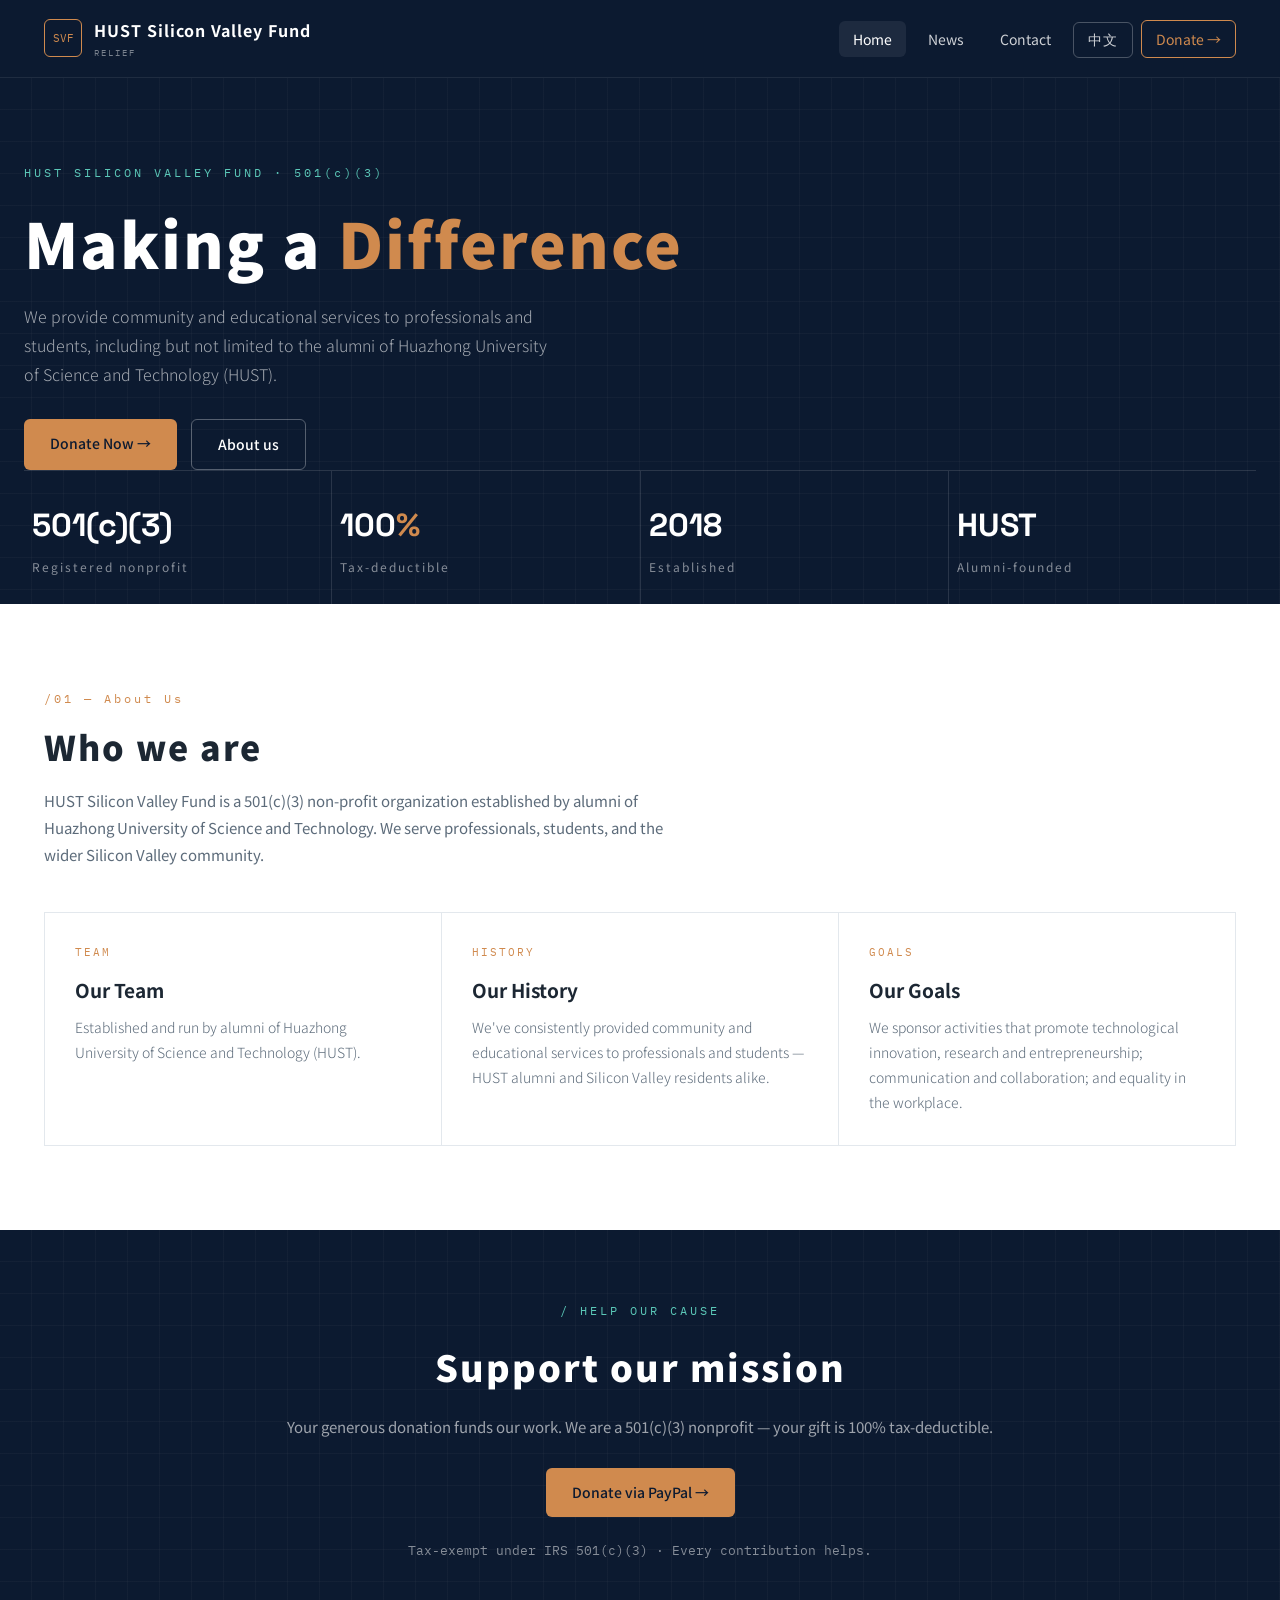
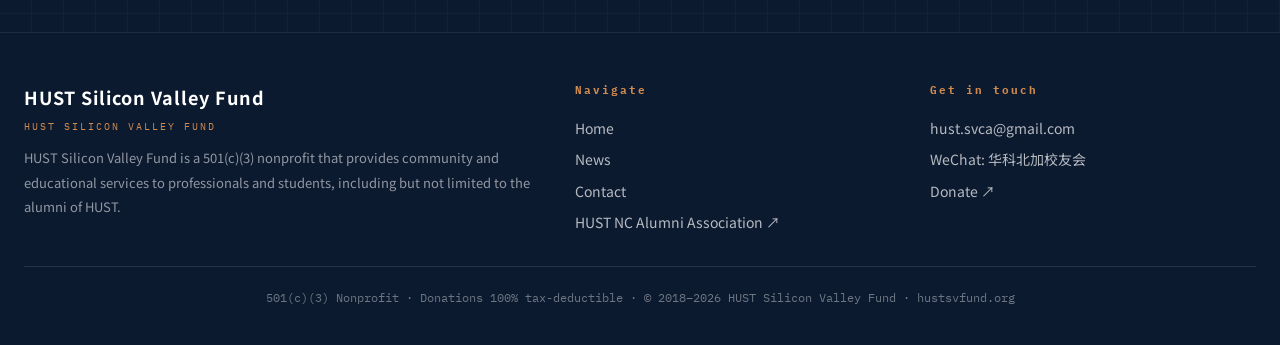
==== en/index.html @ 0d0ec518 "HUST Silicon Valley Fund — bilingual site (home, news, contact)" ====
<!DOCTYPE html>
<html lang="en">
<head>
<meta charset="UTF-8">
<meta name="viewport" content="width=device-width, initial-scale=1.0">
<title>HUST Silicon Valley Fund · Making a Difference</title>
<meta name="description" content="HUST Silicon Valley Fund is a 501(c)(3) nonprofit established by HUST alumni, providing community and educational services in Silicon Valley.">
<link rel="stylesheet" href="../style.css">
</head>
<body data-lang="en" data-page="index">
<header id="nav"></header>

<div class="grid-bg">
  <section class="hero">
    <div class="hero-inner">
      <div class="eyebrow">HUST SILICON VALLEY FUND · 501(c)(3)</div>
      <h1>Making a <span class="cp">Difference</span></h1>
      <p>We provide community and educational services to professionals and students, including but not limited to the alumni of Huazhong University of Science and Technology (HUST).</p>
      <div class="btns">
        <a class="btn btn-copper" href="https://www.paypal.com/donate/?business=hustsvca@gmail.com&item_name=HUST+Silicon+Valley+Fund&currency_code=USD" target="_blank" rel="noopener">Donate Now →</a>
        <a class="btn btn-ghost" href="#about">About us</a>
      </div>
    </div>
    <div class="stats">
      <div class="stat"><div class="num">501(c)(3)</div><div class="lab">Registered nonprofit</div></div>
      <div class="stat"><div class="num">100<span>%</span></div><div class="lab">Tax-deductible</div></div>
      <div class="stat"><div class="num">2018</div><div class="lab">Established</div></div>
      <div class="stat"><div class="num">HUST</div><div class="lab">Alumni-founded</div></div>
    </div>
  </section>
</div>

<section class="section" id="about">
  <div class="sec-head"><div class="idx">/01 — About Us</div><h2>Who we are</h2>
    <p>HUST Silicon Valley Fund is a 501(c)(3) non-profit organization established by alumni of Huazhong University of Science and Technology. We serve professionals, students, and the wider Silicon Valley community.</p></div>
  <div class="grid3">
    <div class="cell"><div class="k">TEAM</div><h3>Our Team</h3><p>Established and run by alumni of Huazhong University of Science and Technology (HUST).</p></div>
    <div class="cell"><div class="k">HISTORY</div><h3>Our History</h3><p>We've consistently provided community and educational services to professionals and students — HUST alumni and Silicon Valley residents alike.</p></div>
    <div class="cell"><div class="k">GOALS</div><h3>Our Goals</h3><p>We sponsor activities that promote technological innovation, research and entrepreneurship; communication and collaboration; and equality in the workplace.</p></div>
  </div>
</section>

<div class="grid-bg">
  <div class="join-cta">
    <div class="eyebrow">/ HELP OUR CAUSE</div>
    <h2>Support our mission</h2>
    <p>Your generous donation funds our work. We are a 501(c)(3) nonprofit — your gift is 100% tax-deductible.</p>
    <a class="btn btn-copper" href="https://www.paypal.com/donate/?business=hustsvca@gmail.com&item_name=HUST+Silicon+Valley+Fund&currency_code=USD" target="_blank" rel="noopener">Donate via PayPal →</a>
    <div class="contact-line">Tax-exempt under IRS 501(c)(3) · Every contribution helps.</div>
  </div>
</div>

<footer id="footer"></footer>
<script src="../site.js"></script>
</body>
</html>
---- style.css ----
/* ============================================================
   风格 C · 山海连线  —  华科北加州校友会
   响应式工程档案风（电脑 + 手机自适应）
   ============================================================ */
@import url('https://fonts.googleapis.com/css2?family=Space+Grotesk:wght@400;500;700&family=Noto+Sans+SC:wght@300;400;500;700;900&family=IBM+Plex+Mono:wght@400;500&display=swap');

:root{
  --night:#0C1A30; --night-2:#12243F; --night-3:#1A3050;
  --copper:#D08A4E; --copper-d:#B5713A; --signal:#5BC8B8;
  --fog:#F4F6F8; --line:#E3E8ED; --ink:#1C2733; --muted:#5C6B7A;
  --grid:rgba(255,255,255,.06);
  --maxw:1240px;
}
*{margin:0;padding:0;box-sizing:border-box}
html{scroll-behavior:smooth}
body{font-family:'Noto Sans SC',sans-serif;background:#fff;color:var(--ink);line-height:1.8}
.mono{font-family:'IBM Plex Mono',monospace}
.grot{font-family:'Space Grotesk','Noto Sans SC',sans-serif}
a{color:inherit}
img{max-width:100%;display:block}

/* ---------- 导航 ---------- */
.nav{position:sticky;top:0;z-index:50;background:var(--night);border-bottom:1px solid rgba(255,255,255,.08)}
.nav-inner{max-width:var(--maxw);margin:0 auto;display:flex;align-items:center;justify-content:space-between;padding:16px 24px}
.brand{display:flex;align-items:center;gap:12px;text-decoration:none;color:#fff}
.brand .chip{width:38px;height:38px;border:1.5px solid var(--copper);color:var(--copper);display:grid;place-items:center;font-family:'IBM Plex Mono';font-size:11px;border-radius:6px;flex:none}
.brand b{font-size:16px;font-weight:700;letter-spacing:1px}
.brand small{display:block;font-family:'IBM Plex Mono';font-size:9px;color:rgba(255,255,255,.45);letter-spacing:2px}
.nav-links{display:flex;align-items:center;gap:8px;list-style:none}
.nav-links a{text-decoration:none;color:rgba(255,255,255,.8);font-size:14px;padding:8px 14px;border-radius:6px;white-space:nowrap}
.nav-links a:hover{color:var(--signal)}
.nav-links a.active{color:#fff;background:rgba(255,255,255,.07)}
.nav-cta{border:1px solid var(--copper);color:var(--copper) !important}
.nav-cta:hover{background:var(--copper);color:var(--night) !important}
.lang-toggle{border:1px solid rgba(255,255,255,.25);border-radius:5px;letter-spacing:1px;font-size:12px}
.lang-toggle:hover{border-color:var(--copper)}
.burger{display:none;width:40px;height:40px;background:none;border:none;cursor:pointer;flex-direction:column;gap:5px;align-items:center;justify-content:center}
.burger span{width:20px;height:2px;background:var(--copper);border-radius:2px;transition:.25s}
.burger.open span:nth-child(1){transform:translateY(7px) rotate(45deg)}
.burger.open span:nth-child(2){opacity:0}
.burger.open span:nth-child(3){transform:translateY(-7px) rotate(-45deg)}

/* ---------- 通用区块 ---------- */
.section{max-width:var(--maxw);margin:0 auto;padding:84px 24px}
.section.fog-wrap{max-width:none;padding:0}
.fog{background:var(--fog)}
.fog .section{padding:84px 24px}
.sec-head{margin-bottom:44px}
.sec-head .idx{font-family:'IBM Plex Mono';font-size:12px;color:var(--copper);letter-spacing:3px}
.sec-head h2{font-size:34px;font-weight:900;letter-spacing:2px;margin-top:6px}
.sec-head p{color:var(--muted);font-size:15px;margin-top:10px;max-width:640px}
.center{text-align:center}

.btn{display:inline-block;font-size:14px;font-weight:500;padding:12px 26px;border-radius:6px;text-decoration:none;transition:.2s}
.btn-copper{background:var(--copper);color:var(--night)}
.btn-copper:hover{background:var(--copper-d)}
.btn-ghost{border:1px solid rgba(255,255,255,.3);color:#fff}
.btn-ghost:hover{border-color:var(--copper);color:var(--copper)}
.btn-dark{border:1px solid var(--ink);color:var(--ink)}
.btn-dark:hover{background:var(--ink);color:#fff}

/* ---------- 网格背景（深色区） ---------- */
.grid-bg{background:
  linear-gradient(transparent 31px,var(--grid) 32px),
  linear-gradient(90deg,transparent 31px,var(--grid) 32px);
  background-size:32px 32px;background-color:var(--night);color:#fff;position:relative;overflow:hidden}

/* ---------- 首页 Hero ---------- */
.hero{padding:84px 24px 0}
.hero-inner{max-width:var(--maxw);margin:0 auto}
.hero .eyebrow{font-family:'IBM Plex Mono';font-size:12px;color:var(--signal);letter-spacing:3px}
.hero h1{font-size:62px;font-weight:900;line-height:1.3;margin-top:18px;letter-spacing:2px}
.hero h1 .cp{color:var(--copper)}
.hero p{margin-top:20px;color:rgba(255,255,255,.62);max-width:540px;font-weight:300;font-size:16px}
.hero .btns{margin-top:30px;display:flex;gap:14px;flex-wrap:wrap}
.trace{display:block;margin:34px auto 0;max-width:var(--maxw);width:100%}
.trace .wire{fill:none;stroke:var(--copper);stroke-width:2;stroke-dasharray:8 6;animation:flow 18s linear infinite}
@keyframes flow{to{stroke-dashoffset:-700}}
.trace .pad{fill:var(--night);stroke:var(--copper);stroke-width:2}
.trace .lbl{font-family:'IBM Plex Mono';font-size:13px;fill:#fff}
.trace .geo{font-family:'IBM Plex Mono';font-size:10px;fill:var(--signal)}
.trace-m{display:none}
.trace-m .lbl{font-size:15px}
.trace-m .geo{font-size:11px}
@media(max-width:780px){.trace{display:none}.trace-m{display:block;max-width:400px;margin-top:24px}}

/* ---------- 数据条（深色） ---------- */
.stats{display:flex;max-width:var(--maxw);margin:0 auto;border-top:1px solid rgba(255,255,255,.12)}
.stat{flex:1;padding:26px 8px;border-right:1px solid rgba(255,255,255,.12)}
.stat:last-child{border-right:none}
.stat .num{font-family:'Space Grotesk';font-size:32px;font-weight:700;color:#fff}
.stat .num span{color:var(--copper)}
.stat .lab{font-size:12px;color:rgba(255,255,255,.5);letter-spacing:2px;margin-top:2px}

/* ---------- 三宫格 ---------- */
.grid3{display:grid;grid-template-columns:repeat(3,1fr);gap:1px;background:var(--line);border:1px solid var(--line)}
.cell{background:#fff;padding:30px;transition:.2s;text-decoration:none;color:inherit;display:block}
.cell:hover{background:var(--fog)}
.cell .k{font-family:'IBM Plex Mono';font-size:11px;color:var(--copper);letter-spacing:2px}
.cell h3{font-size:19px;font-weight:700;margin:10px 0 8px}
.cell p{font-size:14px;color:var(--muted);font-weight:300}
.cell .more{display:inline-block;margin-top:16px;font-family:'IBM Plex Mono';font-size:12px;border-bottom:1px solid var(--copper);padding-bottom:2px}
.cell:hover .more{color:var(--copper)}

/* ---------- 页面头部（深色 + 网格） ---------- */
.page-head{padding:64px 24px 70px}
.page-head .inner{max-width:var(--maxw);margin:0 auto}
.page-head .eyebrow{font-family:'IBM Plex Mono';font-size:12px;color:var(--signal);letter-spacing:3px}
.page-head h1{font-size:46px;font-weight:900;letter-spacing:2px;margin-top:10px}
.page-head p{color:rgba(255,255,255,.6);margin-top:10px;font-size:15px}

/* ---------- 关于：领导层 ---------- */
.le-grid{display:grid;grid-template-columns:repeat(3,1fr);gap:1px;background:var(--line);border:1px solid var(--line)}
.le-card{background:#fff;padding:28px;transition:.2s}
.le-card:hover{background:var(--fog)}
.le-card.lead{background:var(--night);color:#fff}
.le-top{display:flex;align-items:center;gap:14px}
.le-avatar{width:52px;height:52px;border-radius:8px;display:grid;place-items:center;font-family:'Space Grotesk';font-size:22px;font-weight:700;color:#fff;background:linear-gradient(135deg,var(--night-3),var(--copper));flex:none}
.le-card.lead .le-avatar{background:var(--copper);color:var(--night)}
.le-role{font-family:'IBM Plex Mono';font-size:11px;color:var(--copper);letter-spacing:1px}
.le-name{font-size:22px;font-weight:700;letter-spacing:1px}
.le-meta{font-family:'IBM Plex Mono';font-size:12px;color:var(--muted);margin-top:16px}
.le-card.lead .le-meta{color:rgba(255,255,255,.55)}
.le-org{font-size:14px;margin-top:4px}

/* 历届会长 —— 电路节点时间轴 */
.pres-line{display:flex;justify-content:space-between;position:relative;margin-top:50px;padding:0 6px}
.pres-line::before{content:'';position:absolute;top:7px;left:6px;right:6px;height:2px;background:var(--line)}
.pnode{position:relative;text-align:center;flex:1}
.pnode .dot{width:16px;height:16px;border-radius:50%;background:#fff;border:3px solid var(--copper);margin:0 auto;position:relative;z-index:2}
.pnode.now .dot{background:var(--copper)}
.pnode .yr{font-family:'Space Grotesk';font-size:20px;font-weight:700;margin-top:14px;color:var(--ink)}
.pnode .nm{font-size:15px;font-weight:500;margin-top:2px}
.pnode .tm{font-family:'IBM Plex Mono';font-size:11px;color:var(--muted);letter-spacing:1px}
.pnode.now .tm{color:var(--copper)}

/* ---------- 活动报道 / 存档 ---------- */
.filters{display:flex;flex-wrap:wrap;gap:8px;margin-bottom:8px}
.filter{font-family:'IBM Plex Mono';font-size:12px;letter-spacing:1px;padding:8px 16px;border:1px solid var(--line);background:#fff;cursor:pointer;transition:.2s;color:var(--ink);border-radius:4px}
.filter:hover{border-color:var(--copper)}
.filter.active{background:var(--night);color:#fff;border-color:var(--night)}
.arch-count{font-family:'IBM Plex Mono';font-size:12px;color:var(--muted);margin:18px 0 10px}
.archive{border-top:1px solid var(--line)}
.entry{display:grid;grid-template-columns:120px 1fr 110px;gap:20px;align-items:center;padding:18px 8px;border-bottom:1px solid var(--line);transition:.15s}
.entry:hover{background:var(--fog);padding-left:16px}
.entry .d{font-family:'IBM Plex Mono';font-size:13px;color:var(--muted)}
.entry .tt{font-size:15px;font-weight:500}
.entry .tag{font-family:'IBM Plex Mono';font-size:11px;letter-spacing:1px;text-align:right;white-space:nowrap}
.tag.cat-bbq{color:var(--copper)}.tag.cat-forum{color:var(--signal)}
.tag.cat-gala{color:#C2607A}.tag.cat-charity{color:#7A9CC2}.tag.cat-other{color:#9A8AC2}

/* ---------- 硅谷论坛 ---------- */
.forum-list{display:flex;flex-direction:column;border-top:1px solid var(--line)}
.forum-card{display:grid;grid-template-columns:80px 1fr 80px;gap:24px;align-items:center;padding:24px 8px;border-bottom:1px solid var(--line);transition:.15s}
.forum-card:hover{background:var(--fog);padding-left:16px}
.forum-card .no{font-family:'Space Grotesk';font-size:34px;font-weight:700;color:var(--copper)}
.forum-card .ft{font-size:17px;font-weight:600}
.forum-card .fg{font-size:13px;color:var(--muted);margin-top:2px;font-family:'IBM Plex Mono'}
.forum-card .fy{font-family:'IBM Plex Mono';font-size:13px;color:var(--muted);text-align:right}

/* ---------- 章程 ---------- */
.charter{max-width:840px;margin:0 auto}
.ch-sec{margin-bottom:40px}
.ch-sec h2{font-size:22px;font-weight:700;letter-spacing:1px;color:var(--ink);padding-left:14px;border-left:3px solid var(--copper);margin-bottom:16px}
.ch-sec p{font-size:15px;color:#3A4757;margin-bottom:14px;line-height:2}

/* ---------- CTA ---------- */
.join-cta{text-align:center;padding:70px 24px}
.join-cta .eyebrow{font-family:'IBM Plex Mono';font-size:12px;color:var(--signal);letter-spacing:3px}
.join-cta h2{font-size:36px;font-weight:900;letter-spacing:2px;margin-top:12px}
.join-cta p{color:rgba(255,255,255,.6);margin:14px 0 28px;font-size:15px}
.contact-line{margin-top:22px;font-family:'IBM Plex Mono';font-size:13px;color:rgba(255,255,255,.5)}
.contact-line b{color:#fff}

/* ---------- 页脚 ---------- */
.site-footer{background:var(--night);color:rgba(255,255,255,.55);padding:48px 24px 36px;border-top:1px solid rgba(255,255,255,.08)}
.footer-inner{max-width:var(--maxw);margin:0 auto;display:grid;grid-template-columns:1.6fr 1fr 1fr;gap:30px}
.footer-inner .ft-name{color:#fff;font-size:18px;font-weight:700;letter-spacing:1px;margin-bottom:10px}
.footer-inner .ft-name small{display:block;font-family:'IBM Plex Mono';font-size:10px;color:var(--copper);letter-spacing:2px;font-weight:400;margin-top:4px}
.footer-inner p{font-size:13px;line-height:1.9}
.footer-col h4{font-family:'IBM Plex Mono';font-size:11px;color:var(--copper);letter-spacing:2px;margin-bottom:12px}
.footer-col a{display:block;text-decoration:none;font-size:14px;padding:3px 0;color:rgba(255,255,255,.7)}
.footer-col a:hover{color:#fff}
.footer-base{max-width:var(--maxw);margin:28px auto 0;padding-top:20px;border-top:1px solid rgba(255,255,255,.1);font-family:'IBM Plex Mono';font-size:12px;color:rgba(255,255,255,.4);text-align:center}

/* ---------- 最新动态卡片（带封面照片） ---------- */
.news-grid{display:grid;grid-template-columns:repeat(3,1fr);gap:20px}
.news-card{border:1px solid var(--line);text-decoration:none;color:inherit;display:flex;flex-direction:column;background:#fff;transition:.2s}
.news-card:hover{background:var(--fog);border-color:var(--copper);transform:translateY(-3px)}
.news-cover{height:160px;background:var(--night-2);background-size:cover;background-position:center;position:relative}
.news-cat{position:absolute;left:0;bottom:0;background:var(--night);color:var(--copper);font-size:11px;padding:5px 12px;letter-spacing:1px}
.news-body{padding:18px;flex:1}
.news-date{font-size:12px;color:var(--muted)}
.news-card h3{font-size:16px;margin-top:6px;font-weight:600;line-height:1.6}

/* ---------- 文章详情 ---------- */
.article{max-width:760px;margin:0 auto}
.back{display:inline-block;font-size:13px;color:var(--copper);text-decoration:none;margin:4px 0 22px;letter-spacing:1px}
.back:hover{text-decoration:underline}
.art-cat{display:inline-block;font-size:12px;color:var(--copper);letter-spacing:1px}
.article h1{font-size:34px;font-weight:900;letter-spacing:1px;line-height:1.35;margin:12px 0 10px}
.art-date{font-size:13px;color:var(--muted);padding-bottom:20px;border-bottom:1px solid var(--line)}
.art-cover{width:100%;margin:26px 0;border:1px solid var(--line)}
.art-body p{font-size:16px;line-height:2;color:#2A3744;margin:18px 0}
.art-body p.cap{font-size:12px;color:var(--muted);text-align:center;margin:6px 0 24px;letter-spacing:1px}
.art-body img{width:100%;margin:12px 0;border:1px solid var(--line)}
.entry{text-decoration:none;color:inherit}

/* ---------- 现任理事会：极简列表 ---------- */
.le-list{max-width:780px;margin:0 auto;display:grid;grid-template-columns:repeat(3,1fr);gap:1px;background:var(--line);border:1px solid var(--line)}
.le-row{display:flex;flex-direction:column;gap:5px;background:#fff;padding:18px 22px}
.le-role{font-size:12px;color:var(--copper);letter-spacing:1px}
.le-name{font-size:20px;font-weight:700;letter-spacing:2px}
@media(max-width:780px){.le-list{grid-template-columns:repeat(2,1fr)}}
@media(max-width:430px){.le-list{grid-template-columns:1fr}}

/* ---------- 硅谷论坛卡片链接 ---------- */
.forum-card.has-link{text-decoration:none;color:inherit;cursor:pointer}
.fmore{font-size:11px;color:var(--copper);margin-top:4px}

/* ---------- 文章页脚 + 原文链接 ---------- */
.art-foot{margin-top:42px;padding-top:22px;border-top:1px solid var(--line);font-size:13px;color:var(--muted)}
.art-links{margin-top:16px;display:flex;flex-direction:column;gap:10px}
.art-links>span{color:var(--copper);font-size:11px;letter-spacing:1px}
.art-links a{color:var(--ink);text-decoration:none;font-size:14px;border-bottom:1px solid var(--line);padding-bottom:7px;word-break:break-all}
.art-links a:hover{color:var(--copper);border-color:var(--copper)}
.entry .ex{font-size:13px;color:var(--muted);margin-top:4px;font-weight:300;line-height:1.6}
.art-h{font-size:20px;font-weight:700;margin:30px 0 6px;letter-spacing:.5px}
.art-q{font-weight:700;color:var(--ink);margin-top:22px}
.art-ul{margin:14px 0 14px 22px;color:#2A3744}
.art-ul li{font-size:16px;line-height:1.9;margin:6px 0}

/* ============================================================
   响应式 —— 手机版（≤ 780px）
   ============================================================ */
@media(max-width:780px){
  .nav-links{position:fixed;top:71px;left:0;right:0;flex-direction:column;align-items:stretch;gap:0;background:var(--night-2);padding:8px 16px 16px;border-bottom:1px solid rgba(255,255,255,.1);opacity:0;visibility:hidden;transform:translateY(-10px);pointer-events:none;transition:opacity .25s ease,transform .25s ease,visibility .25s}
  .nav-links.show{opacity:1;visibility:visible;transform:translateY(0);pointer-events:auto}
  .nav-links a{padding:14px 12px;border-bottom:1px solid rgba(255,255,255,.06)}
  .nav-links a.nav-cta{margin-top:10px;text-align:center}
  .burger{display:flex}

  .hero{padding:48px 20px 0}
  .hero h1{font-size:38px}
  .hero p{font-size:15px}
  .section{padding:52px 20px}
  .fog .section{padding:52px 20px}
  .sec-head h2,.page-head h1,.join-cta h2{font-size:28px}
  .page-head{padding:44px 20px 50px}

  .stats{flex-wrap:wrap}
  .stat{flex:0 0 50%;border-bottom:1px solid rgba(255,255,255,.12)}
  .stat:nth-child(odd){border-right:1px solid rgba(255,255,255,.12)}
  .stat:nth-child(even){border-right:none}

  .grid3,.le-grid,.news-grid{grid-template-columns:1fr}
  .article h1{font-size:26px}
  .art-body p{font-size:15px}

  .pres-line{flex-wrap:wrap;gap:20px}
  .pres-line::before{display:none}
  .pnode{flex:0 0 calc(50% - 10px);text-align:left;display:flex;align-items:baseline;gap:10px}
  .pnode .dot{margin:0}
  .pnode .yr{margin-top:0}

  .entry{grid-template-columns:1fr;gap:4px;padding:16px 8px}
  .entry .tag{text-align:left}
  .forum-card{grid-template-columns:56px 1fr;gap:14px}
  .forum-card .fy{grid-column:2;text-align:left}

  .footer-inner{grid-template-columns:1fr;gap:24px}
}

@media(prefers-reduced-motion:reduce){*{scroll-behavior:auto}.trace .wire{animation:none}.entry:hover,.forum-card:hover{padding-left:8px}}
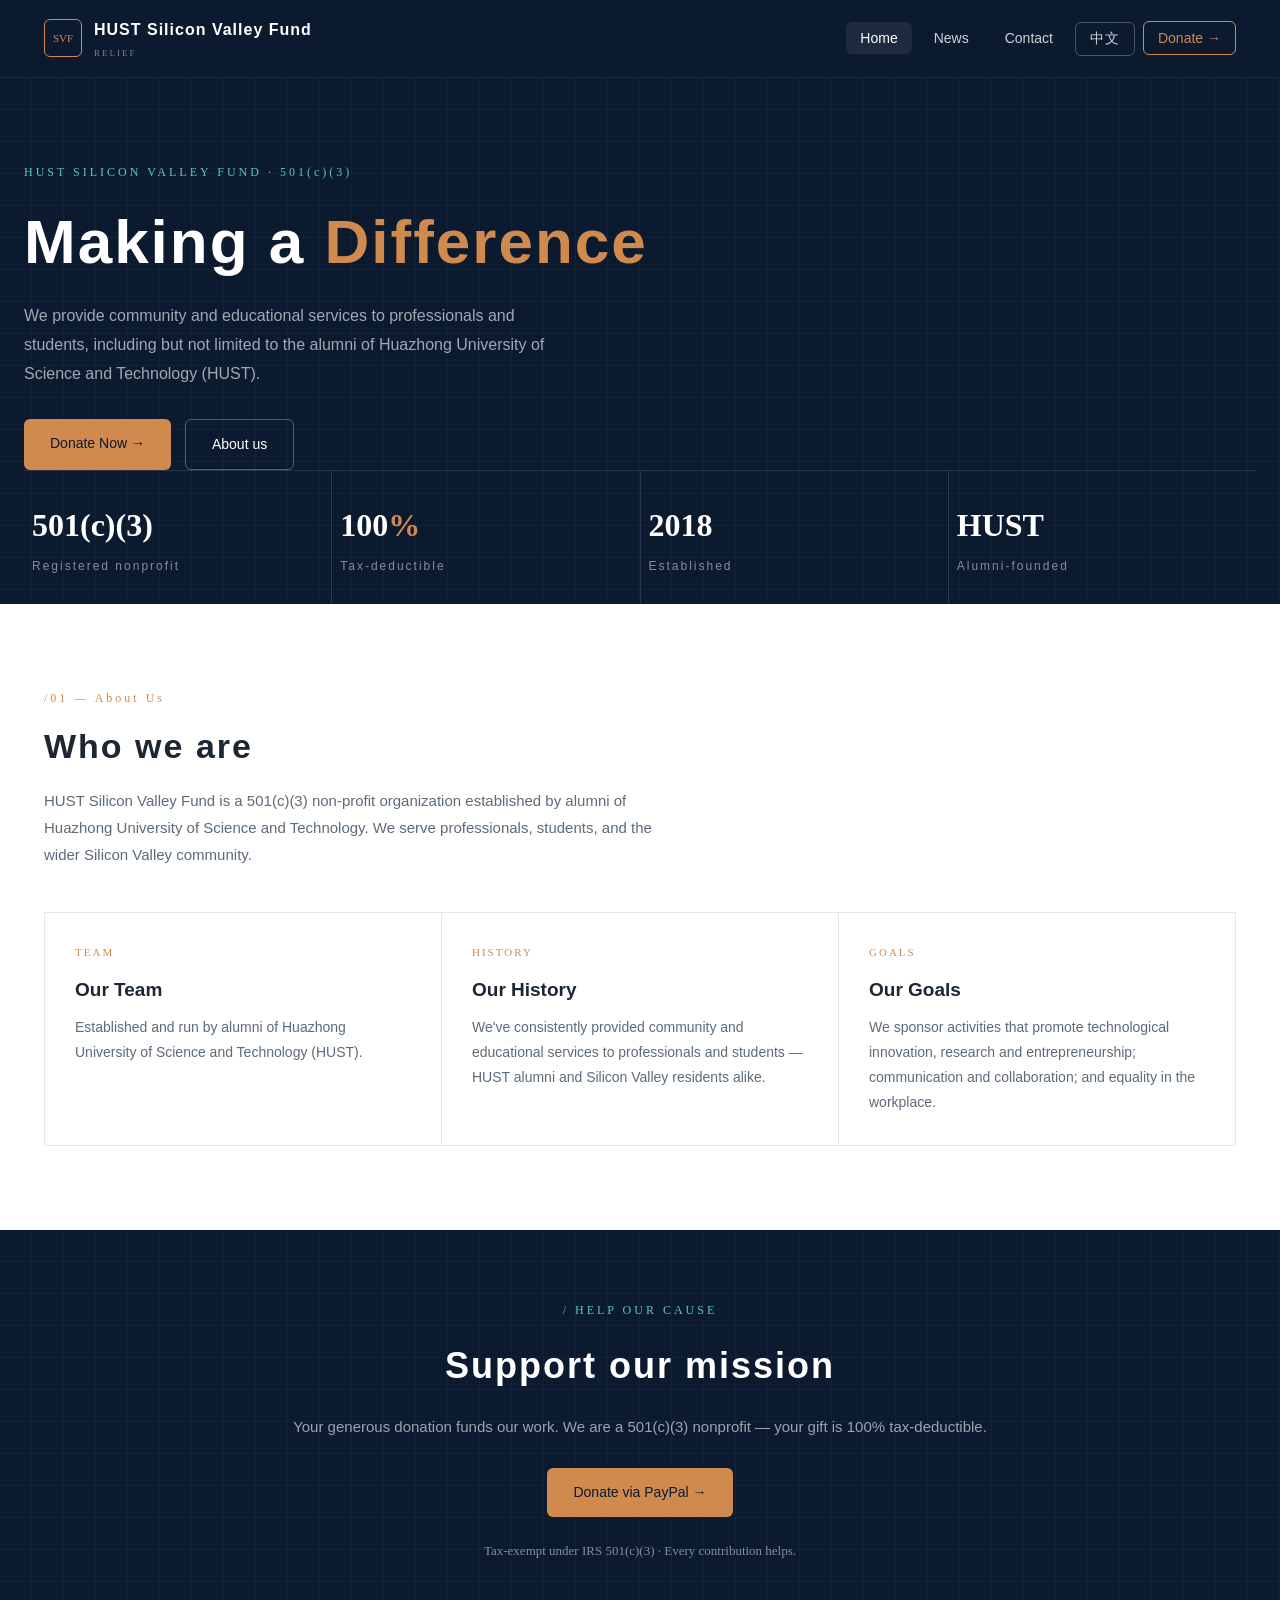
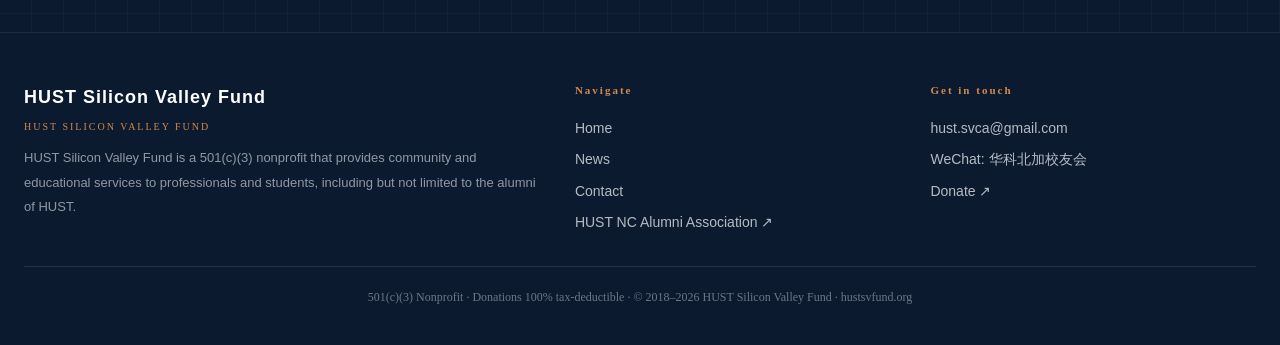
==== commit 2af20f45: "Security hardening - site.js: sanitize URL interpolations (safeUrl allowlist), encode ids - Add Cont" ====
--- a/en/index.html
+++ b/en/index.html
@@ -3,6 +3,7 @@
 <head>
 <meta charset="UTF-8">
 <meta name="viewport" content="width=device-width, initial-scale=1.0">
+<meta http-equiv="Content-Security-Policy" content="default-src 'self'; script-src 'self'; style-src 'self' 'unsafe-inline' https://fonts.googleapis.com; font-src https://fonts.gstatic.com; img-src 'self' data:; object-src 'none'; base-uri 'self'; form-action 'self'">
 <title>HUST Silicon Valley Fund · Making a Difference</title>
 <meta name="description" content="HUST Silicon Valley Fund is a 501(c)(3) nonprofit established by HUST alumni, providing community and educational services in Silicon Valley.">
 <link rel="stylesheet" href="../style.css">
